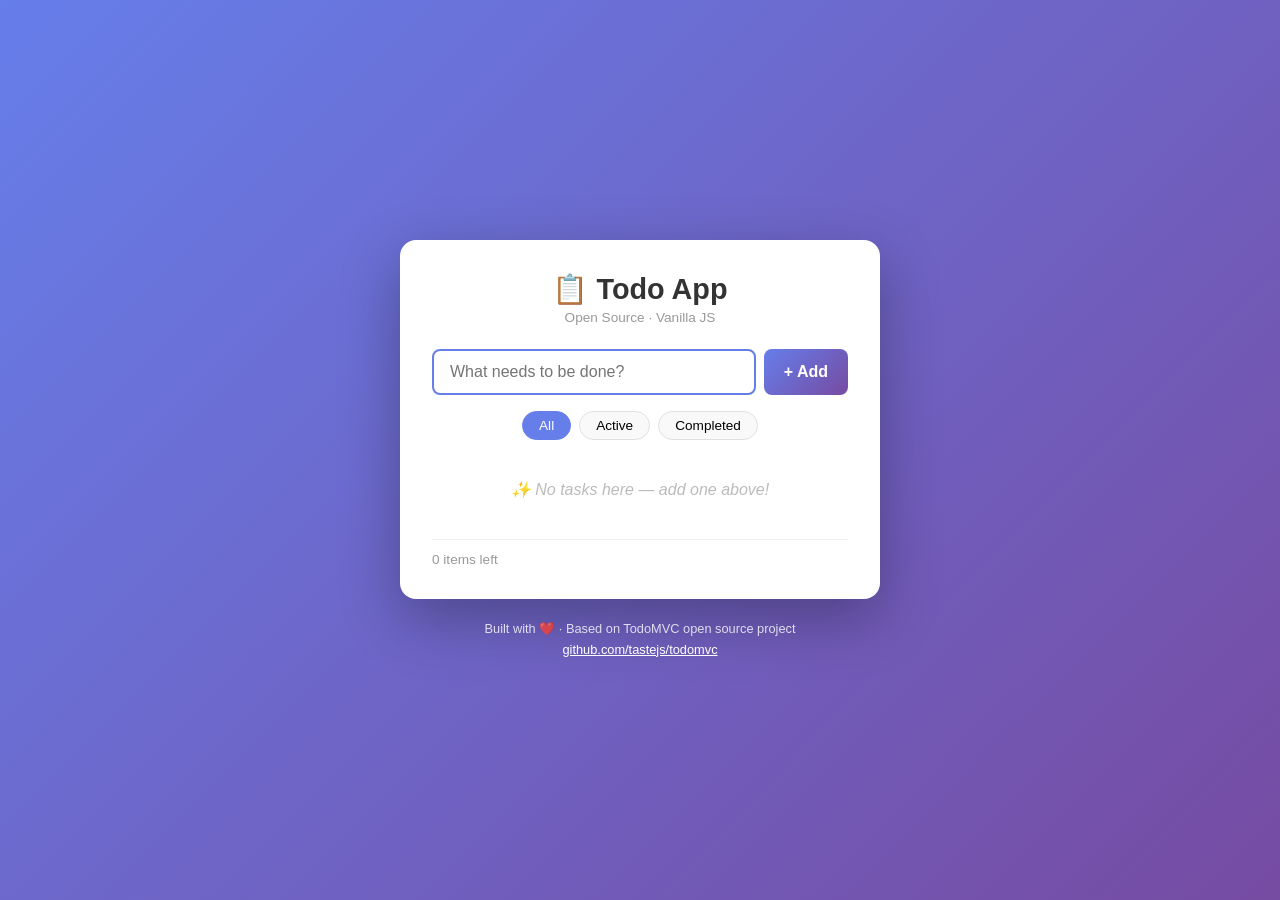
==== todo-app/index.html @ 888819c4 "🎉 Initial commit: Personal website + Todo app + Docker + CI/CD" ====
<!DOCTYPE html>
<html lang="en">
<head>
    <meta charset="UTF-8" />
    <meta name="viewport" content="width=device-width, initial-scale=1.0" />
    <title>📋 Todo App - Open Source</title>
    <link rel="stylesheet" href="style.css" />
</head>
<body>
    <div class="todo-container">
        <h1>📋 Todo App</h1>
        <p class="subtitle">Open Source · Vanilla JS</p>

        <div class="input-row">
            <input type="text" id="todoInput" placeholder="What needs to be done?" autofocus />
            <button id="addBtn">+ Add</button>
        </div>

        <div class="filters">
            <button class="filter active" data-filter="all">All</button>
            <button class="filter" data-filter="active">Active</button>
            <button class="filter" data-filter="completed">Completed</button>
        </div>

        <ul id="todoList"></ul>

        <div class="footer-bar">
            <span id="itemCount">0 items left</span>
            <button id="clearBtn">Clear Completed</button>
        </div>
    </div>

    <footer class="credit">
        <p>Built with ❤️ · Based on TodoMVC open source project</p>
        <p><a href="https://github.com/tastejs/todomvc" target="_blank">github.com/tastejs/todomvc</a></p>
    </footer>

    <script src="app.js"></script>
</body>
</html>
---- todo-app/style.css ----
* {
    margin: 0;
    padding: 0;
    box-sizing: border-box;
}

body {
    font-family: -apple-system, BlinkMacSystemFont, 'Segoe UI', Roboto, sans-serif;
    background: linear-gradient(135deg, #667eea, #764ba2);
    min-height: 100vh;
    display: flex;
    flex-direction: column;
    align-items: center;
    justify-content: center;
    padding: 20px;
}

.todo-container {
    background: #fff;
    border-radius: 16px;
    box-shadow: 0 20px 60px rgba(0, 0, 0, 0.3);
    padding: 32px;
    width: 100%;
    max-width: 480px;
}

h1 {
    font-size: 1.8rem;
    text-align: center;
    color: #333;
    margin-bottom: 4px;
}

.subtitle {
    text-align: center;
    color: #999;
    font-size: 0.85rem;
    margin-bottom: 24px;
}

/* ===== Input ===== */
.input-row {
    display: flex;
    gap: 8px;
    margin-bottom: 16px;
}

#todoInput {
    flex: 1;
    padding: 12px 16px;
    border: 2px solid #e0e0e0;
    border-radius: 8px;
    font-size: 1rem;
    outline: none;
    transition: border-color 0.2s;
}

#todoInput:focus {
    border-color: #667eea;
}

#addBtn {
    padding: 12px 20px;
    background: linear-gradient(135deg, #667eea, #764ba2);
    color: #fff;
    border: none;
    border-radius: 8px;
    font-size: 1rem;
    font-weight: 600;
    cursor: pointer;
    transition: transform 0.2s, box-shadow 0.2s;
}

#addBtn:hover {
    transform: translateY(-1px);
    box-shadow: 0 4px 12px rgba(102, 126, 234, 0.4);
}

/* ===== Filters ===== */
.filters {
    display: flex;
    gap: 8px;
    margin-bottom: 16px;
    justify-content: center;
}

.filter {
    padding: 6px 16px;
    border: 1px solid #e0e0e0;
    background: #f9f9f9;
    border-radius: 20px;
    cursor: pointer;
    font-size: 0.85rem;
    transition: all 0.2s;
}

.filter:hover {
    background: #eee;
}

.filter.active {
    background: #667eea;
    color: #fff;
    border-color: #667eea;
}

/* ===== Todo List ===== */
#todoList {
    list-style: none;
    margin-bottom: 16px;
}

.todo-item {
    display: flex;
    align-items: center;
    gap: 12px;
    padding: 12px 8px;
    border-bottom: 1px solid #f0f0f0;
    transition: all 0.2s;
}

.todo-item:hover {
    background: #fafafa;
}

.todo-checkbox {
    width: 20px;
    height: 20px;
    accent-color: #667eea;
    cursor: pointer;
}

.todo-text {
    flex: 1;
    font-size: 1rem;
    color: #333;
}

.todo-text.completed {
    text-decoration: line-through;
    color: #bbb;
}

.todo-delete {
    background: none;
    border: none;
    color: #ccc;
    font-size: 1.2rem;
    cursor: pointer;
    padding: 4px 8px;
    border-radius: 4px;
    transition: all 0.2s;
}

.todo-delete:hover {
    color: #ef4444;
    background: #fef2f2;
}

.empty-msg {
    text-align: center;
    color: #bbb;
    padding: 24px 0;
    font-style: italic;
}

/* ===== Footer ===== */
.footer-bar {
    display: flex;
    justify-content: space-between;
    align-items: center;
    padding-top: 12px;
    border-top: 1px solid #f0f0f0;
    font-size: 0.85rem;
    color: #999;
}

#clearBtn {
    background: none;
    border: none;
    color: #999;
    cursor: pointer;
    font-size: 0.85rem;
    transition: color 0.2s;
}

#clearBtn:hover {
    color: #ef4444;
}

/* ===== Credit ===== */
.credit {
    margin-top: 20px;
    text-align: center;
    color: rgba(255, 255, 255, 0.8);
    font-size: 0.8rem;
    line-height: 1.6;
}

.credit a {
    color: #fff;
    text-decoration: underline;
}
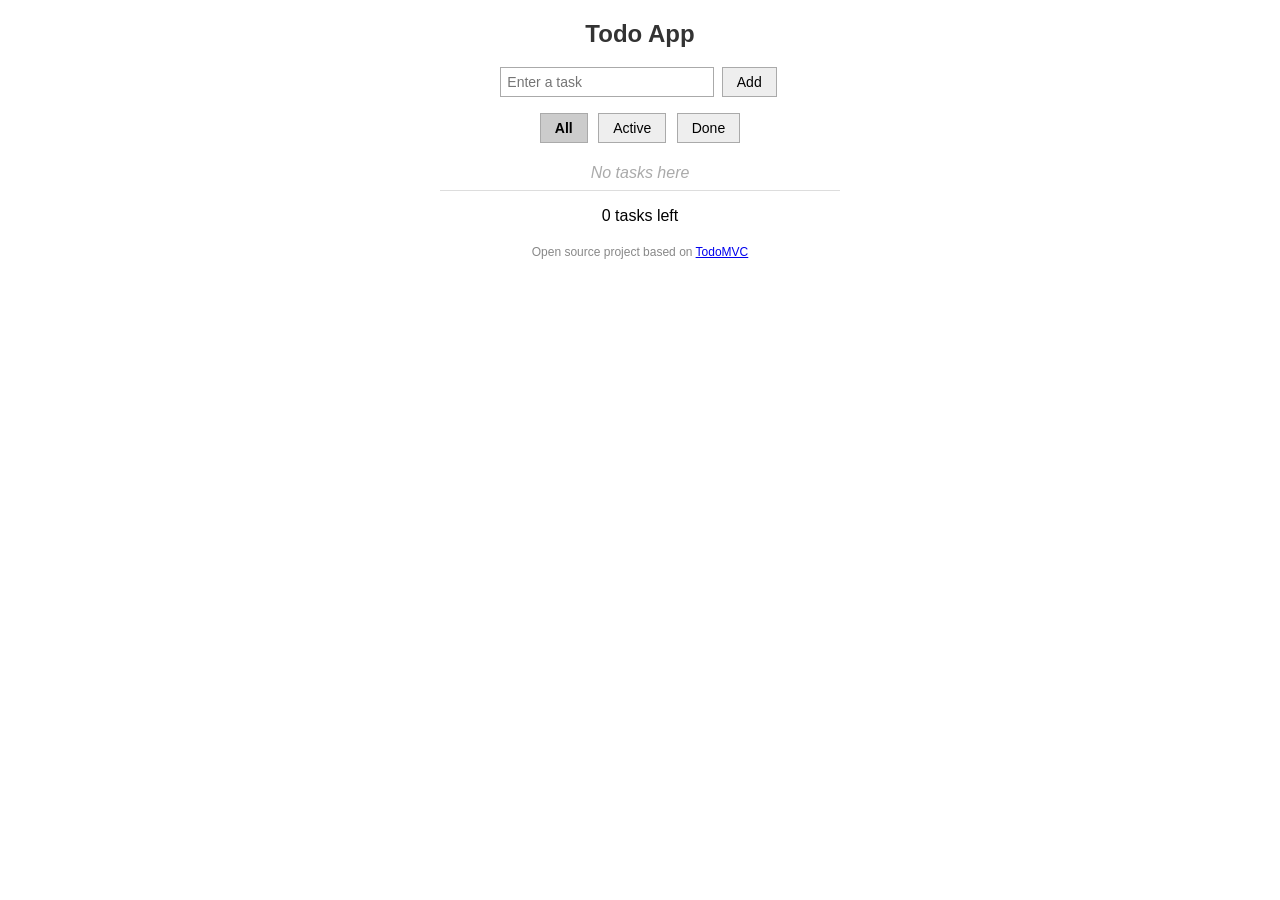
==== commit 102018f4: "English website, simplified todo app" ====
--- a/todo-app/index.html
+++ b/todo-app/index.html
@@ -1,39 +1,34 @@
 <!DOCTYPE html>
-<html lang="en">
+<html>
 <head>
     <meta charset="UTF-8" />
-    <meta name="viewport" content="width=device-width, initial-scale=1.0" />
-    <title>📋 Todo App - Open Source</title>
+    <title>Todo App</title>
     <link rel="stylesheet" href="style.css" />
 </head>
 <body>
-    <div class="todo-container">
-        <h1>📋 Todo App</h1>
-        <p class="subtitle">Open Source · Vanilla JS</p>
 
-        <div class="input-row">
-            <input type="text" id="todoInput" placeholder="What needs to be done?" autofocus />
-            <button id="addBtn">+ Add</button>
-        </div>
+    <h1>Todo App</h1>
 
-        <div class="filters">
-            <button class="filter active" data-filter="all">All</button>
-            <button class="filter" data-filter="active">Active</button>
-            <button class="filter" data-filter="completed">Completed</button>
-        </div>
-
-        <ul id="todoList"></ul>
-
-        <div class="footer-bar">
-            <span id="itemCount">0 items left</span>
-            <button id="clearBtn">Clear Completed</button>
-        </div>
+    <div class="box">
+        <input type="text" id="todoInput" placeholder="Enter a task" />
+        <button id="addBtn">Add</button>
     </div>
 
-    <footer class="credit">
-        <p>Built with ❤️ · Based on TodoMVC open source project</p>
-        <p><a href="https://github.com/tastejs/todomvc" target="_blank">github.com/tastejs/todomvc</a></p>
-    </footer>
+    <div class="buttons">
+        <button class="filter active" data-filter="all">All</button>
+        <button class="filter" data-filter="active">Active</button>
+        <button class="filter" data-filter="completed">Done</button>
+    </div>
+
+    <ul id="todoList"></ul>
+
+    <p id="itemCount">0 tasks left</p>
+    <button id="clearBtn">Clear done tasks</button>
+
+    <p class="credit">
+        Open source project based on
+        <a href="https://github.com/tastejs/todomvc">TodoMVC</a>
+    </p>
 
     <script src="app.js"></script>
 </body>
--- a/todo-app/style.css
+++ b/todo-app/style.css
@@ -1,203 +1,99 @@
-* {
-    margin: 0;
+body {
+    font-family: Arial, Helvetica, sans-serif;
+    background-color: white;
+    color: black;
+    margin: 20px;
     padding: 0;
-    box-sizing: border-box;
-}
-
-body {
-    font-family: -apple-system, BlinkMacSystemFont, 'Segoe UI', Roboto, sans-serif;
-    background: linear-gradient(135deg, #667eea, #764ba2);
-    min-height: 100vh;
-    display: flex;
-    flex-direction: column;
-    align-items: center;
-    justify-content: center;
-    padding: 20px;
-}
-
-.todo-container {
-    background: #fff;
-    border-radius: 16px;
-    box-shadow: 0 20px 60px rgba(0, 0, 0, 0.3);
-    padding: 32px;
-    width: 100%;
-    max-width: 480px;
+    text-align: center;
 }
 
 h1 {
-    font-size: 1.8rem;
-    text-align: center;
+    font-size: 24px;
     color: #333;
-    margin-bottom: 4px;
 }
 
-.subtitle {
-    text-align: center;
-    color: #999;
-    font-size: 0.85rem;
-    margin-bottom: 24px;
+.box {
+    margin: 10px auto;
+    max-width: 400px;
 }
 
-/* ===== Input ===== */
-.input-row {
-    display: flex;
-    gap: 8px;
-    margin-bottom: 16px;
+input {
+    width: 200px;
+    padding: 6px;
+    border: 1px solid #aaa;
+    font-size: 14px;
 }
 
-#todoInput {
-    flex: 1;
-    padding: 12px 16px;
-    border: 2px solid #e0e0e0;
-    border-radius: 8px;
-    font-size: 1rem;
-    outline: none;
-    transition: border-color 0.2s;
+button {
+    padding: 6px 14px;
+    background-color: #eee;
+    border: 1px solid #aaa;
+    font-size: 14px;
+    cursor: pointer;
+    margin: 3px;
 }
 
-#todoInput:focus {
-    border-color: #667eea;
+button:hover {
+    background-color: #ddd;
 }
 
-#addBtn {
-    padding: 12px 20px;
-    background: linear-gradient(135deg, #667eea, #764ba2);
-    color: #fff;
-    border: none;
-    border-radius: 8px;
-    font-size: 1rem;
-    font-weight: 600;
-    cursor: pointer;
-    transition: transform 0.2s, box-shadow 0.2s;
-}
-
-#addBtn:hover {
-    transform: translateY(-1px);
-    box-shadow: 0 4px 12px rgba(102, 126, 234, 0.4);
-}
-
-/* ===== Filters ===== */
-.filters {
-    display: flex;
-    gap: 8px;
-    margin-bottom: 16px;
-    justify-content: center;
-}
-
-.filter {
-    padding: 6px 16px;
-    border: 1px solid #e0e0e0;
-    background: #f9f9f9;
-    border-radius: 20px;
-    cursor: pointer;
-    font-size: 0.85rem;
-    transition: all 0.2s;
-}
-
-.filter:hover {
-    background: #eee;
+.buttons {
+    margin: 10px 0;
 }
 
 .filter.active {
-    background: #667eea;
-    color: #fff;
-    border-color: #667eea;
+    background-color: #ccc;
+    font-weight: bold;
 }
 
-/* ===== Todo List ===== */
-#todoList {
+ul {
     list-style: none;
-    margin-bottom: 16px;
+    padding: 0;
+    max-width: 400px;
+    margin: 10px auto;
+    text-align: left;
 }
 
-.todo-item {
-    display: flex;
-    align-items: center;
-    gap: 12px;
-    padding: 12px 8px;
-    border-bottom: 1px solid #f0f0f0;
-    transition: all 0.2s;
+li {
+    padding: 8px;
+    border-bottom: 1px solid #ddd;
 }
 
-.todo-item:hover {
-    background: #fafafa;
+li:hover {
+    background-color: #f5f5f5;
 }
 
-.todo-checkbox {
-    width: 20px;
-    height: 20px;
-    accent-color: #667eea;
-    cursor: pointer;
+li input {
+    width: auto;
+    margin-right: 8px;
 }
 
-.todo-text {
-    flex: 1;
-    font-size: 1rem;
-    color: #333;
-}
-
-.todo-text.completed {
+.done-text {
     text-decoration: line-through;
-    color: #bbb;
-}
-
-.todo-delete {
-    background: none;
-    border: none;
-    color: #ccc;
-    font-size: 1.2rem;
-    cursor: pointer;
-    padding: 4px 8px;
-    border-radius: 4px;
-    transition: all 0.2s;
-}
-
-.todo-delete:hover {
-    color: #ef4444;
-    background: #fef2f2;
-}
-
-.empty-msg {
-    text-align: center;
-    color: #bbb;
-    padding: 24px 0;
-    font-style: italic;
-}
-
-/* ===== Footer ===== */
-.footer-bar {
-    display: flex;
-    justify-content: space-between;
-    align-items: center;
-    padding-top: 12px;
-    border-top: 1px solid #f0f0f0;
-    font-size: 0.85rem;
     color: #999;
 }
 
-#clearBtn {
+.delete-btn {
+    float: right;
+    color: red;
+    cursor: pointer;
+    border: none;
     background: none;
-    border: none;
-    color: #999;
-    cursor: pointer;
-    font-size: 0.85rem;
-    transition: color 0.2s;
+    font-size: 14px;
 }
 
-#clearBtn:hover {
-    color: #ef4444;
+.empty {
+    color: #aaa;
+    font-style: italic;
+    text-align: center;
 }
 
-/* ===== Credit ===== */
+#clearBtn {
+    margin-top: 10px;
+}
+
 .credit {
     margin-top: 20px;
-    text-align: center;
-    color: rgba(255, 255, 255, 0.8);
-    font-size: 0.8rem;
-    line-height: 1.6;
+    font-size: 12px;
+    color: #888;
 }
-
-.credit a {
-    color: #fff;
-    text-decoration: underline;
-}
